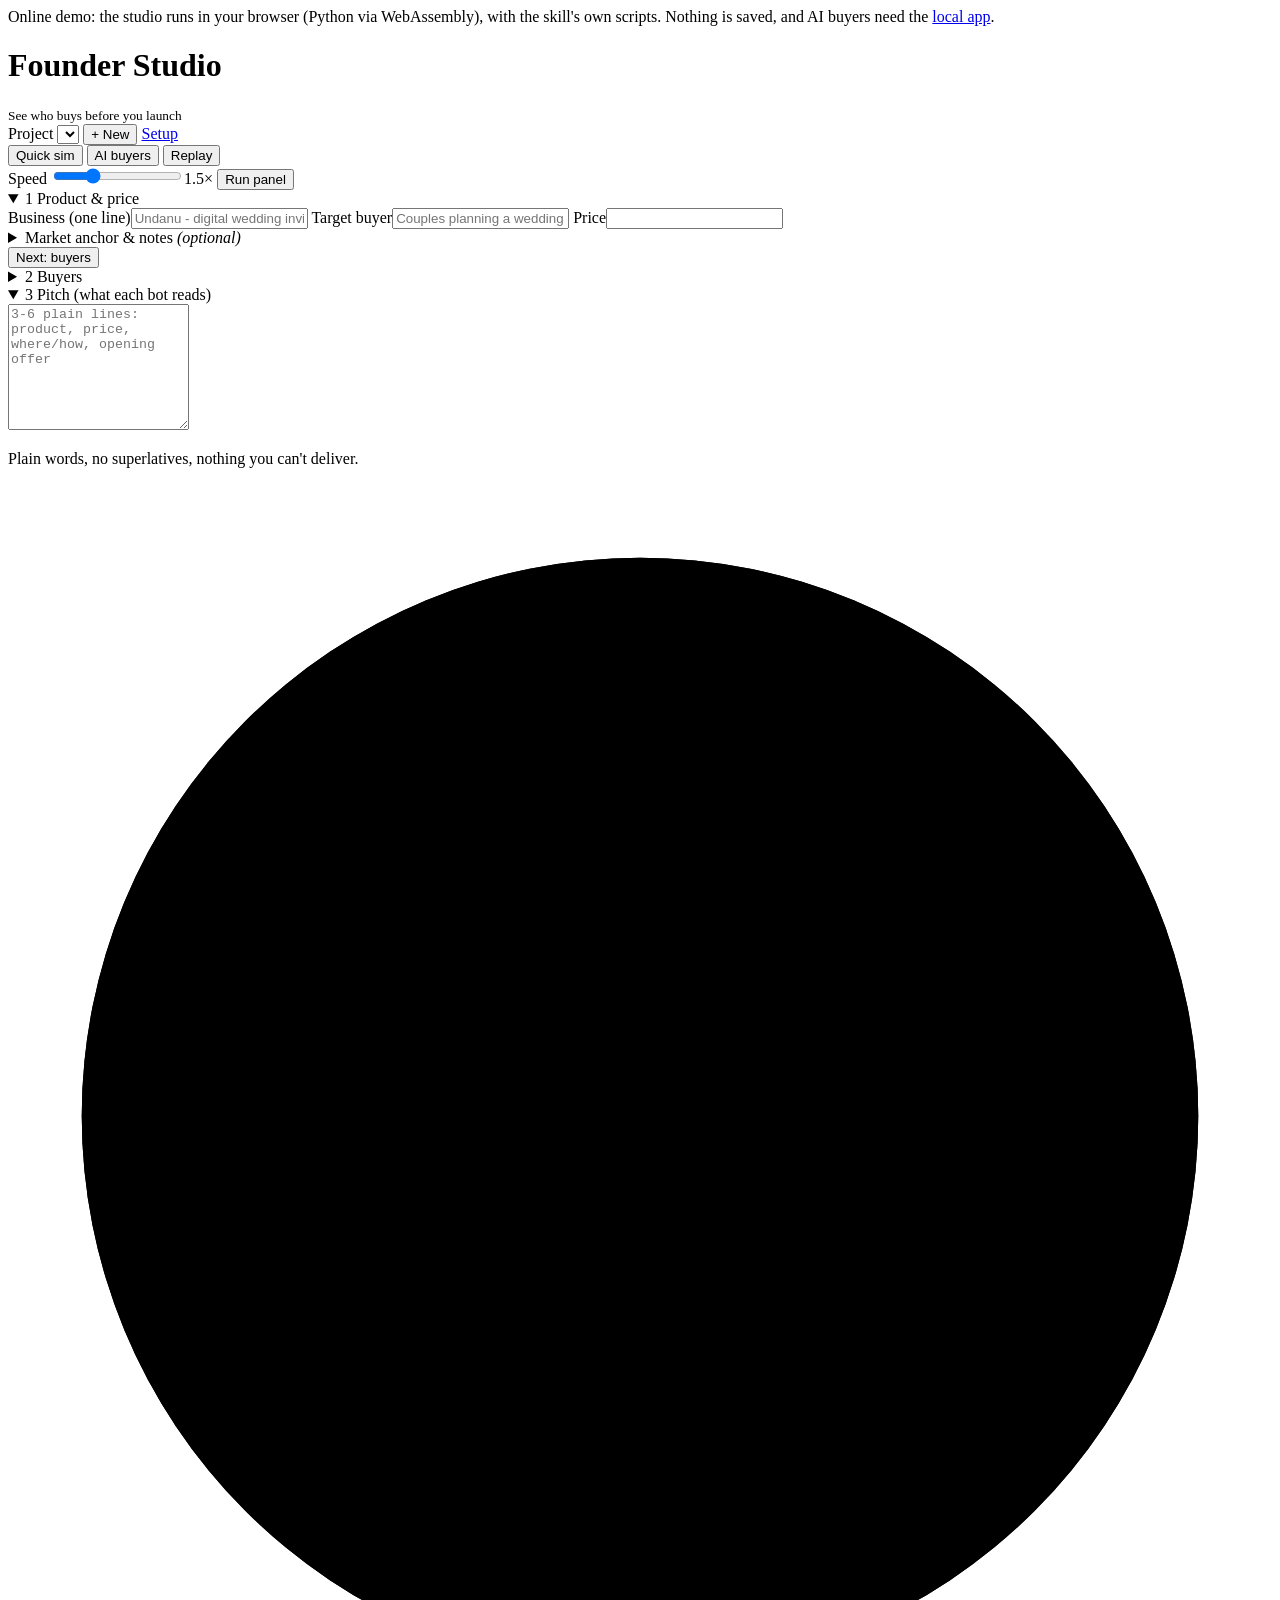
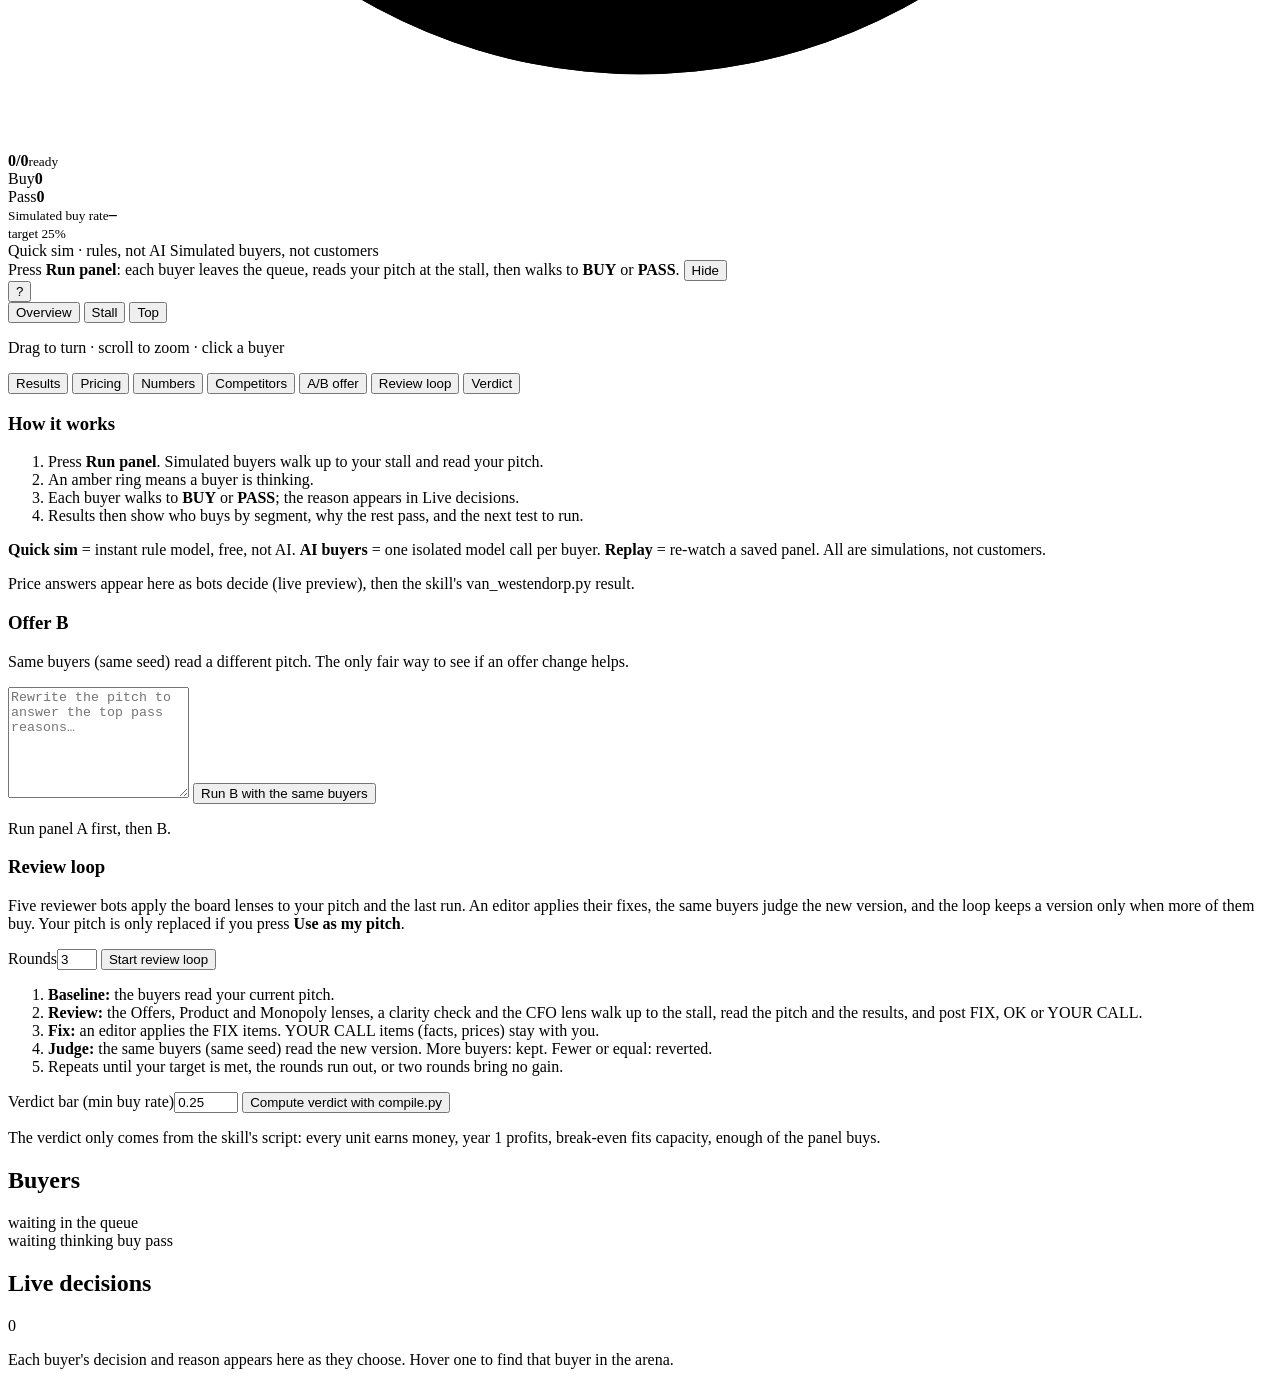
==== docs/founder/index.html @ 32d0b144 "Founder Studio page: run the buyer panel inside Cairn and save results to the brain - docs/founder/:" ====
<!doctype html>
<html lang="en" data-backend="browser" data-pyodide="https://juw12.github.io/founder-studio/pyodide/">
<head>
  <meta charset="utf-8">
  <meta name="viewport" content="width=device-width, initial-scale=1">
  <title>Founder Studio · pre-launch simulator</title>
  <link rel="icon" href="data:image/svg+xml,%3Csvg xmlns='http://www.w3.org/2000/svg' viewBox='0 0 32 32'%3E%3Crect width='32' height='32' rx='8' fill='%231b1a17'/%3E%3Ccircle cx='16' cy='12' r='5' fill='%23d9481f'/%3E%3Crect x='7' y='21' width='18' height='5' rx='2.5' fill='%23fffdf8'/%3E%3C/svg%3E">
  <meta name="theme-color" content="#f4f1ea">
  <meta name="description" content="Founder Studio: watch simulated buyers decide on your product before you launch. Local, free, honest.">
  <link rel="stylesheet" href="styles.css">
</head>
<body>
  <div class="demo-banner" role="note">Online demo: the studio runs in your browser (Python via WebAssembly), with the skill's own scripts. Nothing is saved, and AI buyers need the <a href="https://github.com/juw12/founder-studio#run">local app</a>.</div>
  <header class="topbar">
    <div class="brand">
      <span class="logo" aria-hidden="true"></span>
      <div>
        <h1 class="brand-name">Founder Studio</h1>
        <small>See who buys before you launch</small>
      </div>
    </div>
    <div class="project-picker">
      <label for="projectSelect" class="sr-only">Project</label>
      <select id="projectSelect"></select>
      <button id="newProjectBtn" class="ghost" title="Start a new project">+ New</button>
      <a href="#setupPanel" class="setup-jump ghost" title="Edit product, buyers and pitch">Setup</a>
    </div>
    <div class="mode" role="radiogroup" aria-label="Simulation mode">
      <button data-mode="heuristic" class="seg active" title="Instant, offline rule model. Not AI, not evidence.">Quick sim</button>
      <button data-mode="ai" class="seg" title="Each buyer answered by an AI model, isolated, from the skill's brief.">AI buyers</button>
      <button data-mode="replay" class="seg" title="Replay a panel already saved in this project.">Replay</button>
    </div>
    <div class="run">
      <label class="speed" title="How fast buyers walk in the arena. Does not change results.">Speed <input id="speed" type="range" min="0.5" max="4" step="0.5" value="1.5" aria-describedby="speedVal"><output id="speedVal" class="speed-val" for="speed">1.5×</output></label>
      <button id="skipBtn" class="ghost" hidden title="Finish this run instantly and show the results">Skip<span class="long"> to results</span></button>
      <button id="runBtn" class="primary">Run panel</button>
    </div>
  </header>

  <main class="layout">
    <aside id="setupPanel" class="setup" aria-label="Setup">
      <details id="productSection" open>
        <summary><span class="step">1</span> Product &amp; price <span id="productSummary" class="sum-note"></span></summary>
        <label>Business (one line)<input id="business" placeholder="Undanu - digital wedding invitations"></label>
        <label>Target buyer<input id="target" placeholder="Couples planning a wedding in 6 months"></label>
        <label>Price<input id="price" type="number" min="0" step="any"></label>
        <details class="more">
          <summary>Market anchor &amp; notes <em>(optional)</em></summary>
          <label>Market anchor<input id="anchor" type="number" min="0" step="any" placeholder="defaults to your price"></label>
          <p class="hint">The price buyers compare you against. Quick sim only.</p>
          <label>Idea notes<textarea id="idea" rows="3" placeholder="What it is, for whom, how it's sold"></textarea></label>
        </details>
        <button type="button" class="ghost step-next" data-next="buyersSection">Next: buyers</button>
      </details>

      <details id="buyersSection">
        <summary><span class="step">2</span> Buyers <span id="buyersSummary" class="sum-note"></span></summary>
        <div class="list-head"><span>Segments</span><button class="mini" data-add="segments">+ add</button></div>
        <div class="cols-hint" aria-hidden="true"><span>share of buyers (0-1)</span><span>income from</span><span>income to</span></div>
        <div id="segments" class="rows"></div>
        <details class="more">
          <summary>Behaviours, doubts &amp; habits <em>(optional)</em></summary>
          <div class="list-head"><span>Buying behaviours <em>(need = Quick sim weight)</em></span><button class="mini" data-add="behaviours">+ add</button></div>
          <div id="behaviours" class="rows"></div>
          <div class="list-head"><span>Objections <em>(tap = answered by pitch)</em></span><button class="mini" data-add="objections">+ add</button></div>
          <div id="objections" class="chips"></div>
          <label>Habits (one per line)<textarea id="habits" rows="3"></textarea></label>
        </details>
        <div class="row">
          <label>Panel size
            <select id="panelSize"><option>10</option><option selected>20</option><option>50</option><option>100</option></select>
          </label>
          <label>Seed<input id="seed" type="number" placeholder="random"></label>
        </div>
        <button type="button" class="ghost step-next" data-next="pitchSection">Next: pitch</button>
      </details>

      <details id="pitchSection" open>
        <summary><span class="step">3</span> Pitch (what each bot reads) <span id="pitchSummary" class="sum-note"></span></summary>
        <textarea id="pitch" rows="8" placeholder="3-6 plain lines: product, price, where/how, opening offer"></textarea>
        <p class="hint">Plain words, no superlatives, nothing you can't deliver.</p>
      </details>

      <details id="aiSection" hidden>
        <summary><span class="step">AI</span> AI buyer model</summary>
        <label>Provider
          <select id="provider">
            <option value="openai">OpenAI-compatible (OpenAI, Ollama, OpenRouter, LM Studio…)</option>
            <option value="anthropic">Anthropic</option>
          </select>
        </label>
        <label>Base URL<input id="baseUrl" placeholder="https://api.openai.com/v1  ·  http://localhost:11434/v1"></label>
        <label>Model<input id="model" placeholder="gpt-4o-mini · llama3.1 · claude-sonnet-4-5"></label>
        <label>API key<input id="apiKey" type="password" placeholder="kept in this tab only; or set OPENAI_API_KEY / ANTHROPIC_API_KEY"></label>
        <label>Buyers in parallel<input id="concurrency" type="number" min="1" max="10" value="4"></label>
        <p class="hint">Every bot gets its own isolated call with the skill's brief: no bot sees another's answer.</p>
      </details>
    </aside>

    <section class="stage">
      <div id="arena" class="arena">
        <div class="hud">
          <div class="hud-cell progress">
            <svg viewBox="0 0 36 36" class="ring" aria-hidden="true"><circle cx="18" cy="18" r="15.9" class="track"/><circle id="progressArc" cx="18" cy="18" r="15.9" class="arc"/></svg>
            <div><strong id="progressText">0/0</strong><small id="stateText">ready</small><small id="hudSource" class="hud-src"></small></div>
          </div>
          <div class="hud-cell counts">
            <div><span class="dot buy"></span><span class="k">Buy</span><strong id="buyCount">0</strong></div>
            <div><span class="dot pass"></span><span class="k">Pass</span><strong id="passCount">0</strong></div>
          </div>
          <div class="hud-cell rate">
            <div class="rate-head"><small>Simulated buy rate</small><strong id="rateText">&ndash;</strong></div>
            <div class="bar"><div id="rateFill" class="fill"></div><div id="barMark" class="mark" title="verdict bar"></div></div>
            <small id="barLabel" class="bar-label">target 25%</small>
          </div>
          <div class="hud-cell hud-note">
            <span id="modeBadge">Quick sim · rules, not AI</span>
            <span class="warn" title="Simulated buyers give an upper bound. Real customers usually buy less.">Simulated buyers, not customers</span>
          </div>
        </div>
        <div id="ticker" class="ticker" aria-live="polite" hidden></div>
        <button id="miniRoster" class="mini-roster" type="button" hidden aria-label="Every buyer's state; open the full list"></button>
        <div id="arenaHint" class="arena-hint" role="note">
          <span>Press <b>Run panel</b>: each buyer leaves the queue, reads your pitch at the stall, then walks to <b style="color:var(--buy)">BUY</b> or <b style="color:var(--pass)">PASS</b>.</span>
          <button class="hint-close" id="hintClose" aria-label="Hide this tip">Hide</button>
        </div>
        <div id="legend" class="legend"></div>
        <button id="hintOpen" class="hint-open" type="button" aria-label="How the arena works" title="How the arena works">?</button>
        <div class="view-ctl" role="group" aria-label="Camera view">
          <button type="button" data-view="overview" class="active" title="Whole square">Overview</button>
          <button type="button" data-view="stall" title="Close to the stall">Stall</button>
          <button type="button" data-view="top" title="From above">Top</button>
        </div>
        <p class="orbit-hint" aria-hidden="true">Drag to turn · scroll to zoom · click a buyer</p>
        <aside id="botInspector" class="inspector" hidden aria-live="polite"></aside>
        <div id="toast" class="toast" hidden></div>
      </div>

      <nav class="tabs" role="tablist">
        <button class="tab active" data-tab="results">Results</button>
        <button class="tab" data-tab="pricing">Pricing</button>
        <button class="tab" data-tab="numbers">Numbers</button>
        <button class="tab" data-tab="competitors">Competitors</button>
        <button class="tab" data-tab="ab">A/B offer</button>
        <button class="tab" data-tab="review">Review loop</button>
        <button class="tab" data-tab="verdict">Verdict</button>
      </nav>
      <div class="panels">
        <section id="tab-results" class="panel active"><div class="empty how">
          <h3 class="how-title">How it works</h3>
          <ol>
            <li>Press <b>Run panel</b>. Simulated buyers walk up to your stall and read your pitch.</li>
            <li>An amber ring means a buyer is thinking.</li>
            <li>Each buyer walks to <b style="color:var(--buy)">BUY</b> or <b style="color:var(--pass)">PASS</b>; the reason appears in Live decisions.</li>
            <li>Results then show who buys by segment, why the rest pass, and the next test to run.</li>
          </ol>
          <p class="modes-note"><b>Quick sim</b> = instant rule model, free, not AI. <b>AI buyers</b> = one isolated model call per buyer. <b>Replay</b> = re-watch a saved panel. All are simulations, not customers.</p>
        </div></section>
        <section id="tab-pricing" class="panel"><p class="empty">Price answers appear here as bots decide (live preview), then the skill's van_westendorp.py result.</p></section>
        <section id="tab-numbers" class="panel"></section>
        <section id="tab-competitors" class="panel"></section>
        <section id="tab-ab" class="panel">
          <div class="ab-grid">
            <div>
              <h3>Offer B</h3>
              <p class="hint">Same buyers (same seed) read a different pitch. The only fair way to see if an offer change helps.</p>
              <textarea id="pitchB" rows="7" placeholder="Rewrite the pitch to answer the top pass reasons…"></textarea>
              <button id="runAbBtn" class="primary">Run B with the same buyers</button>
            </div>
            <div id="abResult"><p class="empty">Run panel A first, then B.</p></div>
          </div>
        </section>
        <section id="tab-review" class="panel">
          <div class="review-head">
            <div>
              <h3>Review loop</h3>
              <p class="hint">Five reviewer bots apply the board lenses to your pitch and the last run. An editor applies their fixes, the same buyers judge the new version, and the loop keeps a version only when more of them buy. Your pitch is only replaced if you press <b>Use as my pitch</b>.</p>
            </div>
            <div class="review-controls">
              <label>Rounds<input id="loopRounds" type="number" min="1" max="6" step="1" value="3"></label>
              <button id="loopBtn" class="primary">Start review loop</button>
              <button id="loopStopBtn" class="ghost" hidden>Stop after this step</button>
            </div>
          </div>
          <div id="reviewOut">
            <ol class="empty how">
              <li><b>Baseline:</b> the buyers read your current pitch.</li>
              <li><b>Review:</b> the Offers, Product and Monopoly lenses, a clarity check and the CFO lens walk up to the stall, read the pitch and the results, and post FIX, OK or YOUR CALL.</li>
              <li><b>Fix:</b> an editor applies the FIX items. YOUR CALL items (facts, prices) stay with you.</li>
              <li><b>Judge:</b> the same buyers (same seed) read the new version. More buyers: kept. Fewer or equal: reverted.</li>
              <li>Repeats until your target is met, the rounds run out, or two rounds bring no gain.</li>
            </ol>
          </div>
        </section>
        <section id="tab-verdict" class="panel">
          <div class="verdict-controls">
            <label>Verdict bar (min buy rate)<input id="minBuyRate" type="number" min="0.05" max="0.9" step="0.05" value="0.25"></label>
            <button id="verdictBtn" class="primary">Compute verdict with compile.py</button>
          </div>
          <div id="verdictOut"><p class="empty">The verdict only comes from the skill's script: every unit earns money, year 1 profits, break-even fits capacity, enough of the panel buys.</p></div>
        </section>
      </div>
    </section>

    <aside class="feed" aria-label="Live feed">
      <div class="roster-head"><h2>Buyers</h2><span id="rosterSummary" class="roster-sum">waiting in the queue</span></div>
      <div id="roster" class="roster" aria-label="Every buyer and their state"></div>
      <div class="roster-key" aria-hidden="true"><span class="k wait"></span>waiting <span class="k think"></span>thinking <span class="k buy"></span>buy <span class="k pass"></span>pass</div>
      <div class="feed-head"><h2>Live decisions</h2><span id="feedCount" class="pill">0</span></div>
      <ol id="feedList" class="feed-list"></ol>
      <p class="empty feed-empty">Each buyer's decision and reason appears here as they choose. Hover one to find that buyer in the arena.</p>
      <div id="botCard" class="bot-card" hidden></div>
    </aside>
  </main>

  <script type="module" src="js/browser-backend.js"></script>
  <script type="module" src="js/app.js"></script>
</body>
</html>
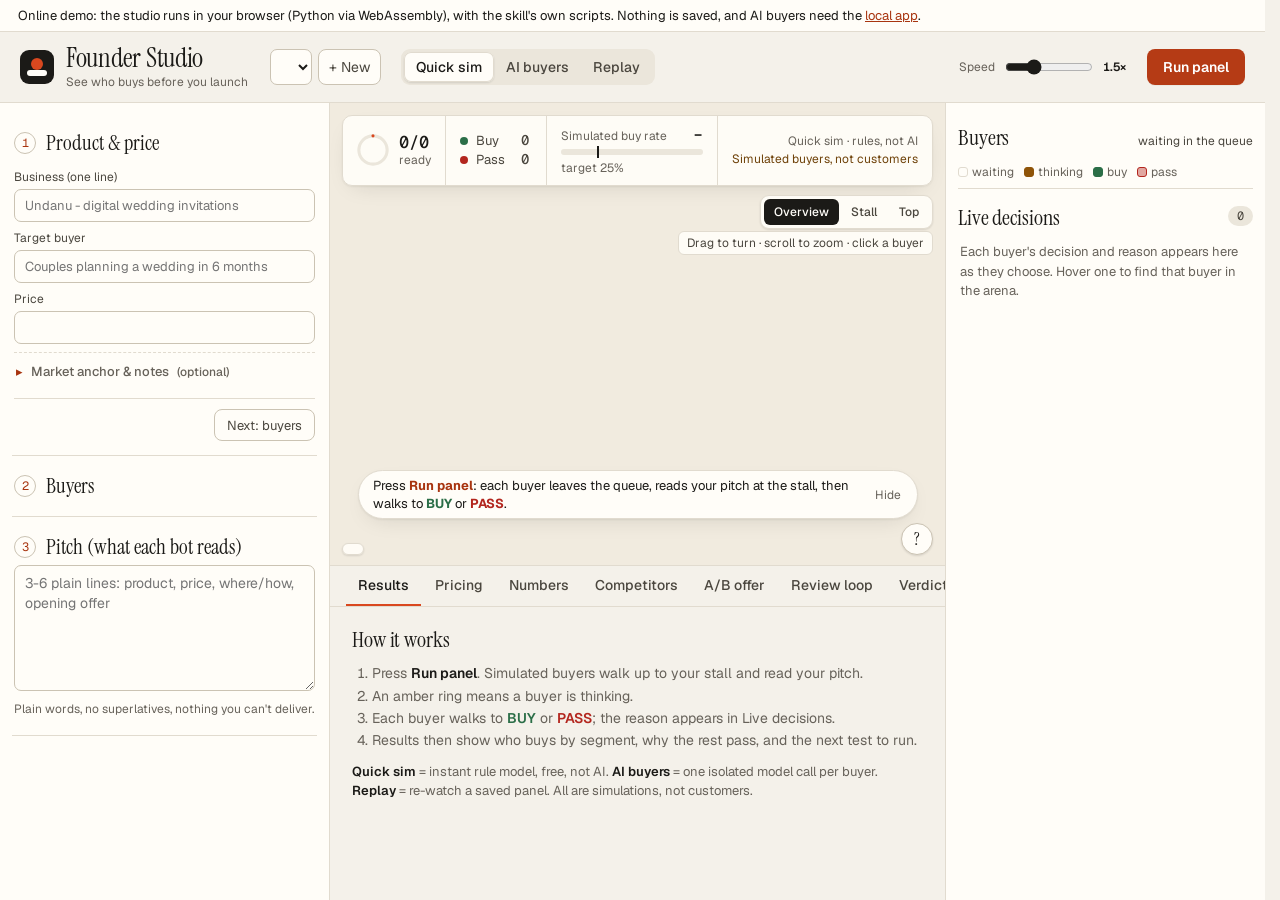
==== commit f7649688: "Founder Studio: phone decision list opens as a bottom sheet under the square Port of founder-studio " ====
--- a/docs/founder/index.html
+++ b/docs/founder/index.html
@@ -206,7 +206,7 @@
       <div class="roster-head"><h2>Buyers</h2><span id="rosterSummary" class="roster-sum">waiting in the queue</span></div>
       <div id="roster" class="roster" aria-label="Every buyer and their state"></div>
       <div class="roster-key" aria-hidden="true"><span class="k wait"></span>waiting <span class="k think"></span>thinking <span class="k buy"></span>buy <span class="k pass"></span>pass</div>
-      <div class="feed-head"><h2>Live decisions</h2><span id="feedCount" class="pill">0</span></div>
+      <div class="feed-head"><h2>Live decisions</h2><span id="feedCount" class="pill">0</span><button id="sheetClose" class="ghost sheet-close" type="button" aria-label="Close the decision list">Close</button></div>
       <ol id="feedList" class="feed-list"></ol>
       <p class="empty feed-empty">Each buyer's decision and reason appears here as they choose. Hover one to find that buyer in the arena.</p>
       <div id="botCard" class="bot-card" hidden></div>
--- a/docs/founder/styles.css
+++ b/docs/founder/styles.css
@@ -0,0 +1,951 @@
+/* Fonts are self-hosted (SIL OFL, see fonts/LICENSE.md) so the app and the offline demo never wait on a CDN. */
+@font-face { font-family: "Instrument Serif"; src: url("fonts/instrument-serif-normal.woff2") format("woff2"); font-weight: 400; font-style: normal; font-display: swap; }
+@font-face { font-family: "Instrument Serif"; src: url("fonts/instrument-serif-italic.woff2") format("woff2"); font-weight: 400; font-style: italic; font-display: swap; }
+@font-face { font-family: "Geist"; src: url("fonts/geist-normal.woff2") format("woff2"); font-weight: 100 900; font-style: normal; font-display: swap; }
+@font-face { font-family: "Geist Mono"; src: url("fonts/geist-mono-normal.woff2") format("woff2"); font-weight: 400 600; font-style: normal; font-display: swap; }
+
+/* Design tokens. Every colour in this file and in the 3D arena comes from here.
+   Direction "Paper" (2026-11-08): the Cairn / Jeda family - warm paper, ink text, one burnt-orange accent
+   used with intent, hairline rules, serif display type. Colour carries meaning: buy / pass / thinking / segments. */
+:root {
+  --bg: #f4f1ea;
+  --panel: #fffdf8;
+  --panel-2: #faf7f0;
+  --sunken: #ebe6db;
+  --line: #e1dbcf;
+  --line-strong: #cbc3b3;
+  --text: #1b1a17;
+  --text-2: #4a463e;
+  --muted: #67625a;
+  --ink: #1b1a17;
+  --accent: #d9481f;
+  --accent-text: #a8340f;
+  --on-accent: #fffdf8;
+  --accent-soft: #f8e3d9;
+  --buy: #2b6e47;
+  --pass: #b3261e;
+  --think: #8f5408;
+  --buy-fg: #22593a;
+  --pass-fg: #8f1d17;
+  --buy-soft: #dcebe1;
+  --pass-soft: #f6dedb;
+  --think-bg: #f4e8cf;
+  --think-fg: #6e4108;
+  --overlay: rgba(255, 253, 248, 0.94);
+  --hover: rgba(27, 26, 23, 0.05);
+  --shadow: rgba(27, 26, 23, 0.12);
+  --shadow-card: 0 1px 2px rgba(27, 26, 23, 0.06), 0 8px 24px -12px rgba(27, 26, 23, 0.18);
+  --seg-1: #2f5b8c;
+  --seg-2: #8a5a0d;
+  --seg-3: #2a6b5d;
+  --seg-4: #8a5a2b;
+  --seg-5: #1f6a81;
+  --seg-6: #56657b;
+  --scene-bg: #f1ebdf;
+  --scene-floor: #e9e1d2;
+  --scene-plaza: #f6f1e6;
+  --scene-path: #ddd2bf;
+  --scene-grid: #ddd5c6;
+  --scene-grid-minor: #e6dfd2;
+  --scene-stall: #b9946a;
+  --scene-stall-top: #8a5a2b;
+  --scene-awning: #fffdf8;
+  --scene-leaf: #5f8a4a;
+  --scene-trunk: #8a5a2b;
+  --scene-stone: #d9cdb8;
+  --scene-label-bg: rgba(255, 253, 248, 0.97);
+  --scene-label-fg: #1b1a17;
+  --scene-label-sub: #67625a;
+  --scene-sky: #fff6e6;
+  --scene-ground: #c9b99d;
+  --font-ui: "Geist", ui-sans-serif, system-ui, -apple-system, "Segoe UI", Roboto, sans-serif;
+  --font-display: "Instrument Serif", "Iowan Old Style", Georgia, serif;
+  --font-mono: "Geist Mono", ui-monospace, "Cascadia Code", Consolas, monospace;
+  --radius: 8px;
+  font-family: var(--font-ui);
+  font-variant-numeric: tabular-nums;
+  color-scheme: light;
+}
+h1, h2, h3, .brand-name { font-family: var(--font-display); font-weight: 400; letter-spacing: -0.005em; }
+* { box-sizing: border-box; }
+html, body { margin: 0; height: 100%; background: var(--bg); color: var(--text); }
+body { display: flex; flex-direction: column; overflow: hidden; font-size: 14px; }
+button, input, select, textarea { font: inherit; color: inherit; }
+.sr-only { position: absolute; width: 1px; height: 1px; overflow: hidden; clip: rect(0 0 0 0); }
+
+.topbar {
+  display: flex; align-items: center; gap: 18px; padding: 10px 18px;
+  background: var(--panel); border-bottom: 1px solid var(--line);
+}
+.brand { display: flex; align-items: center; gap: 10px; min-width: 230px; }
+.brand small { display: block; color: var(--muted); font-size: 12px; }
+.logo {
+  width: 30px; height: 30px; border-radius: 9px;
+  background: var(--accent);
+  box-shadow: none;
+}
+.project-picker { display: flex; gap: 6px; }
+select, input, textarea {
+  background: var(--panel-2); border: 1px solid var(--line); border-radius: 10px; padding: 7px 10px; outline: none;
+}
+select:focus, input:focus, textarea:focus { border-color: var(--accent); box-shadow: 0 0 0 3px var(--accent-soft); }
+textarea { width: 100%; resize: vertical; line-height: 1.45; }
+.mode { display: flex; background: var(--panel-2); border: 1px solid var(--line); border-radius: 12px; padding: 3px; }
+.seg { background: none; border: 0; padding: 6px 12px; border-radius: 9px; color: var(--muted); cursor: pointer; }
+.seg.active { background: var(--panel-2); color: var(--text); box-shadow: inset 0 0 0 1px var(--line-strong); }
+.run { margin-left: auto; display: flex; align-items: center; gap: 14px; }
+.speed { color: var(--muted); display: flex; align-items: center; gap: 8px; font-size: 12px; }
+.primary {
+  background: var(--accent); border: 0; color: var(--on-accent); font-weight: 600;
+  padding: 9px 16px; border-radius: 11px; cursor: pointer; box-shadow: 0 1px 2px var(--shadow);
+}
+.primary:disabled { opacity: 0.5; cursor: progress; }
+.ghost, .mini { background: none; border: 1px solid var(--line); border-radius: 10px; padding: 6px 10px; cursor: pointer; color: var(--muted); }
+.mini { padding: 2px 8px; font-size: 12px; }
+.ghost:hover, .mini:hover { color: var(--text); border-color: var(--accent); }
+
+.layout { flex: 1; display: grid; grid-template-columns: 330px 1fr 320px; min-height: 0; }
+.setup, .feed { background: var(--panel); border-right: 1px solid var(--line); overflow-y: auto; padding: 10px 12px 30px; }
+.feed { border-right: 0; border-left: 1px solid var(--line); display: flex; flex-direction: column; }
+details { border-bottom: 1px solid var(--line); padding: 8px 2px 12px; }
+summary { cursor: pointer; font-weight: 650; padding: 6px 0; list-style: none; display: flex; align-items: center; gap: 8px; }
+summary::-webkit-details-marker { display: none; }
+.step {
+  display: inline-grid; place-items: center; min-width: 22px; height: 22px; border-radius: 7px; font-size: 12px;
+  background: var(--panel-2); color: var(--accent-text);
+}
+label { display: flex; flex-direction: column; gap: 4px; color: var(--muted); font-size: 12px; margin: 8px 0; }
+label input, label select, label textarea { color: var(--text); font-size: 13px; }
+.row { display: grid; grid-template-columns: 1fr 1fr; gap: 8px; }
+.hint { color: var(--muted); font-size: 12px; margin: 6px 0; }
+.list-head { display: flex; justify-content: space-between; align-items: center; margin-top: 10px; color: var(--muted); font-size: 12px; }
+.list-head em { font-style: normal; opacity: 0.7; }
+.rows { display: flex; flex-direction: column; gap: 6px; margin-top: 6px; }
+.item { display: grid; gap: 4px; background: var(--panel-2); border: 1px solid var(--line); border-radius: 10px; padding: 6px; position: relative; }
+.item input { padding: 5px 8px; font-size: 12px; }
+.item .grid3 { display: grid; grid-template-columns: 1fr 1fr 1fr; gap: 4px; }
+.item .del { position: absolute; top: 4px; right: 4px; border: 0; background: none; color: var(--muted); cursor: pointer; }
+.item .swatch { width: 10px; height: 10px; border-radius: 50%; display: inline-block; margin-right: 6px; }
+.need { display: flex; align-items: center; gap: 6px; font-size: 12px; color: var(--muted); }
+.need input { flex: 1; padding: 0; }
+.chips { display: flex; flex-wrap: wrap; gap: 6px; margin-top: 6px; }
+.chip {
+  border: 1px solid var(--line); background: var(--panel-2); border-radius: 999px; padding: 5px 10px; font-size: 12px; cursor: pointer;
+  display: inline-flex; gap: 6px; align-items: center; max-width: 100%;
+}
+.chip.on { border-color: var(--buy); background: color-mix(in srgb, var(--buy) 10%, transparent); }
+.chip .x { opacity: 0.5; }
+.chip input { background: none; border: 0; padding: 0; width: 220px; font-size: 12px; }
+
+.stage { display: grid; grid-template-rows: minmax(300px, 58%) auto 1fr; min-height: 0; min-width: 0; }
+.arena { position: relative; overflow: hidden; background: var(--scene-bg); }
+.arena canvas { width: 100%; height: 100%; display: block; cursor: grab; }
+.hud { position: absolute; top: 12px; left: 12px; display: flex; gap: 8px; pointer-events: none; }
+.hud-card {
+  background: var(--overlay); border: 1px solid var(--line); border-radius: 12px; padding: 8px 12px;
+  display: flex; align-items: center; gap: 10px;
+}
+.hud-card small { display: block; color: var(--muted); font-size: 12px; }
+.hud-card strong { font-size: 18px; }
+.ring { width: 38px; height: 38px; transform: rotate(-90deg); }
+.ring .track { fill: none; stroke: var(--panel-2); stroke-width: 3.5; }
+.ring .arc { fill: none; stroke: var(--accent); stroke-width: 3.5; stroke-linecap: round; stroke-dasharray: 0 100; transition: stroke-dasharray 0.3s; }
+.counts { flex-direction: column; align-items: flex-start; gap: 2px; }
+.counts strong { font-size: 15px; margin-right: 3px; }
+.dot { width: 9px; height: 9px; border-radius: 50%; display: inline-block; margin-right: 6px; }
+.dot.buy { background: var(--buy); }
+.dot.pass { background: var(--pass); }
+.rate { flex-direction: column; align-items: stretch; min-width: 150px; }
+.bar { position: relative; height: 7px; background: var(--panel-2); border-radius: 99px; margin-top: 4px; }
+.bar .fill { height: 100%; width: 0; border-radius: 99px; background: var(--accent); transition: width 0.4s; }
+.bar .mark { position: absolute; top: -4px; width: 2px; height: 15px; background: var(--text); left: 25%; }
+.badges { position: absolute; top: 12px; right: 12px; display: flex; flex-direction: column; gap: 6px; align-items: flex-end; }
+.badge { background: var(--overlay); border: 1px solid var(--line); border-radius: 99px; padding: 4px 10px; font-size: 12px; color: var(--muted); }
+.badge.warn { border-color: color-mix(in srgb, var(--think) 33%, transparent); color: var(--think-fg); }
+.legend { position: absolute; bottom: 10px; left: 12px; display: flex; gap: 10px; flex-wrap: wrap; font-size: 12px; color: var(--muted); }
+.legend span { background: var(--overlay); padding: 3px 8px; border-radius: 99px; border: 1px solid var(--line); }
+.toast {
+  position: absolute; bottom: 14px; left: 50%; transform: translateX(-50%); background: var(--panel-2); border: 1px solid var(--accent);
+  padding: 8px 14px; border-radius: 10px; font-size: 13px; max-width: 70%;
+}
+.toast.error { border-color: var(--pass); }
+.bot-labels { position: absolute; inset: 0; pointer-events: none; }
+.bot-label {
+  position: absolute; left: 0; top: 0; pointer-events: auto; cursor: pointer; white-space: nowrap;
+  background: var(--overlay); border: 1px solid var(--line); border-radius: 8px; padding: 2px 7px; font-size: 12px; color: var(--text);
+}
+.bot-label[data-state="thinking"] { border-color: var(--think); }
+.bot-label[data-state="thinking"]::after { content: " …"; color: var(--think); }
+.bot-label[data-state="buy"] { border-color: var(--buy); color: var(--buy-fg); }
+.bot-label[data-state="pass"] { border-color: var(--pass); color: var(--pass-fg); }
+.bot-label.selected { box-shadow: 0 0 0 2px var(--accent); z-index: 2; }
+.bot-label:hover { z-index: 3; }
+/* Keep the setup column inside its 330px track. */
+.setup input, .setup select, .setup textarea { width: 100%; min-width: 0; box-sizing: border-box; }
+.row > *, .item .grid3 > *, .item > div { min-width: 0; }
+.item .namerow { display: flex; align-items: center; padding-right: 18px; }
+
+.tabs { display: flex; gap: 2px; padding: 0 12px; background: var(--panel); border-top: 1px solid var(--line); border-bottom: 1px solid var(--line); }
+.tab { background: none; border: 0; padding: 10px 14px; color: var(--muted); cursor: pointer; border-bottom: 2px solid transparent; }
+.tab.active { color: var(--text); border-bottom-color: var(--accent); }
+.panels { overflow-y: auto; min-height: 0; background: var(--bg); }
+.panel { display: none; padding: 14px 18px 30px; }
+.panel.active { display: block; }
+.empty { color: var(--muted); }
+h3 { margin: 6px 0 10px; font-size: 15px; }
+.cards { display: grid; grid-template-columns: repeat(auto-fit, minmax(180px, 1fr)); gap: 10px; margin-bottom: 14px; }
+.card { background: var(--panel); border: 1px solid var(--line); border-radius: var(--radius); padding: 12px; }
+.card small { color: var(--muted); display: block; font-size: 12px; text-transform: uppercase; letter-spacing: 0.04em; }
+.card strong { font-size: 22px; display: block; margin-top: 4px; }
+.card .sub { color: var(--muted); font-size: 12px; }
+.two { display: grid; grid-template-columns: 1fr 1fr; gap: 14px; }
+.bars { display: flex; flex-direction: column; gap: 7px; }
+.barrow { display: grid; grid-template-columns: 170px 1fr 60px; gap: 8px; align-items: center; font-size: 12px; }
+.barrow .track { background: var(--panel-2); border-radius: 99px; height: 9px; overflow: hidden; }
+.barrow .val { height: 100%; background: var(--accent); }
+.barrow .lab { overflow: hidden; text-overflow: ellipsis; white-space: nowrap; color: var(--muted); }
+.quotes li { margin: 6px 0; color: var(--text-2); }
+.quotes li b { color: var(--text); }
+.verified { color: var(--buy); font-size: 12px; }
+.preview { color: var(--think); font-size: 12px; }
+table { border-collapse: collapse; width: 100%; font-size: 12.5px; }
+th, td { border-bottom: 1px solid var(--line); padding: 6px 8px; text-align: left; vertical-align: top; }
+th { color: var(--muted); font-weight: 600; }
+td input { width: 100%; padding: 4px 6px; font-size: 12px; }
+.md h1, .md h2 { font-size: 16px; margin: 14px 0 6px; }
+.md h3 { font-size: 14px; }
+.md p, .md li { color: var(--text-2); line-height: 1.5; }
+.md code { background: var(--panel-2); padding: 1px 5px; border-radius: 5px; }
+.md a { color: var(--accent-text); }
+.ab-grid { display: grid; grid-template-columns: 1fr 1fr; gap: 18px; }
+.verdict-controls { display: flex; gap: 12px; align-items: flex-end; margin-bottom: 10px; }
+.check-line { padding: 6px 10px; border-radius: 8px; margin: 4px 0; background: var(--panel); border: 1px solid var(--line); }
+.check-line.ok { border-color: color-mix(in srgb, var(--buy) 40%, transparent); }
+.check-line.no { border-color: color-mix(in srgb, var(--pass) 40%, transparent); }
+.verdict-big { font-size: 26px; font-weight: 800; margin: 8px 0; }
+.verdict-big.good { color: var(--buy); }
+.verdict-big.bad { color: var(--think); }
+.form-grid { display: grid; grid-template-columns: repeat(auto-fit, minmax(150px, 1fr)); gap: 8px; }
+.ramp { display: grid; grid-template-columns: repeat(12, 1fr); gap: 4px; }
+.ramp input { padding: 4px; font-size: 12px; text-align: center; }
+
+.feed-head { display: flex; align-items: center; justify-content: space-between; }
+.feed-head h2 { font-size: 14px; margin: 8px 0; }
+.pill { background: var(--panel-2); color: var(--accent-text); padding: 2px 9px; border-radius: 99px; font-size: 12px; }
+.feed-list { list-style: none; padding: 0; margin: 0; display: flex; flex-direction: column; gap: 6px; overflow-y: auto; flex: 1; }
+.feed-list li {
+  background: var(--panel-2); border: 1px solid var(--line); border-radius: 11px; padding: 8px 10px; cursor: pointer;
+  animation: pop 0.35s ease;
+}
+.feed-list li:hover { border-color: var(--accent); }
+.feed-list .who { display: flex; justify-content: space-between; align-items: center; font-size: 12px; }
+.feed-list .why { color: var(--text-2); font-size: 12px; margin-top: 4px; line-height: 1.4; }
+.tag { font-size: 12px; padding: 2px 7px; border-radius: 99px; font-weight: 700; }
+.tag.buy { background: color-mix(in srgb, var(--buy) 14%, transparent); color: var(--buy); }
+.tag.pass { background: color-mix(in srgb, var(--pass) 14%, transparent); color: var(--pass); }
+.tag.think { background: color-mix(in srgb, var(--think) 14%, transparent); color: var(--think); }
+@keyframes pop { from { transform: translateY(-6px); opacity: 0; } to { transform: none; opacity: 1; } }
+.bot-card { margin-top: 10px; background: var(--panel-2); border: 1px solid var(--accent); border-radius: var(--radius); padding: 12px; font-size: 12.5px; }
+.bot-card h4 { margin: 0 0 6px; font-size: 14px; }
+.bot-card dl { display: grid; grid-template-columns: 90px 1fr; gap: 4px 8px; margin: 8px 0 0; }
+.bot-card dt { color: var(--muted); }
+.bot-card dd { margin: 0; }
+@media (max-width: 1200px) { .layout { grid-template-columns: 290px 1fr; } .feed { display: none; } }
+
+/* ---- /refine round 1 ---- */
+.brand-name { font-size: 15px; font-weight: 700; margin: 0; line-height: 1.2; }
+/* First-run hint over the empty arena. */
+.arena-hint {
+  position: absolute; left: 50%; top: 58%; transform: translate(-50%, -50%); max-width: 420px; text-align: center;
+  background: var(--overlay); border: 1px solid var(--line); border-radius: 14px; padding: 14px 18px; pointer-events: none;
+  color: var(--text); font-size: 14px; line-height: 1.5; box-shadow: 0 8px 24px var(--shadow);
+}
+.arena-hint b { color: var(--accent-text); }
+.arena-hint ol { text-align: left; margin: 8px 0 0; padding-left: 20px; color: var(--muted); }
+.arena-hint[hidden] { display: none; }
+/* Phone and small tablet: one column, comfortable tap targets. */
+@media (max-width: 760px) {
+  .topbar { flex-wrap: wrap; gap: 8px; padding: 10px 12px; height: auto; }
+  .brand { min-width: 0; flex: 1 1 100%; }
+  .project-picker, .mode, .run { flex: 1 1 100%; }
+  .mode { display: flex; }
+  .mode .seg { flex: 1; }
+  .run { display: flex; justify-content: space-between; align-items: center; gap: 10px; }
+  .layout { display: flex; flex-direction: column; height: auto; overflow: visible; }
+  body { height: auto; overflow: auto; }
+  .setup, .feed { border-right: 0; border-bottom: 1px solid var(--line); overflow: visible; }
+  .feed { display: block; order: 3; }
+  .stage { order: 2; min-height: 0; grid-template-rows: 420px auto auto; }
+  .hud { flex-wrap: wrap; }
+  .barrow { grid-template-columns: 110px 1fr 44px; }
+  .two, .ab-grid { grid-template-columns: 1fr; }
+  button, select, input:not([type="range"]), .seg, .tab, summary { min-height: 44px; }
+  input[type="range"] { min-height: 32px; }
+  .item .del { min-width: 44px; min-height: 44px; top: 0; right: 0; }
+  .chip { min-height: 44px; }
+  .arena-hint { top: 62%; width: calc(100% - 32px); font-size: 13px; }
+}
+/* ---- /refine round 1b: phone overflow ---- */
+@media (max-width: 760px) {
+  .layout > * { width: 100%; max-width: 100vw; min-width: 0; }
+  .stage, .arena, .panels { max-width: 100vw; overflow-x: hidden; }
+  .tabs { overflow-x: auto; flex-wrap: nowrap; scrollbar-width: none; }
+  .tabs .tab { flex: 0 0 auto; }
+  .legend { right: 12px; }
+  .badges { left: 12px; right: 12px; justify-content: flex-end; flex-wrap: wrap; }
+  .arena-hint { max-width: calc(100vw - 32px); }
+}
+/* ---- /refine round 1c: labels, source line, next test ---- */
+.cols-hint { display: grid; grid-template-columns: 1fr 1fr 1fr; gap: 4px; padding: 0 7px; margin-top: 4px; color: var(--muted); font-size: 12px; }
+.source-line { margin: 0 0 10px; color: var(--muted); font-size: 12px; }
+.next-test {
+  display: flex; align-items: center; gap: 12px; flex-wrap: wrap; margin: 0 0 14px; padding: 12px 14px;
+  border: 1px solid var(--accent-soft); border-radius: 12px; background: var(--accent-soft);
+}
+.next-test strong { color: var(--accent-text); }
+.next-test span { flex: 1 1 260px; }
+/* ---- /refine round 1d: on phones show the live arena first, then setup, then the feed ---- */
+@media (max-width: 760px) {
+  .stage { order: 1; }
+  .setup { order: 2; }
+  .feed { order: 3; }
+}
+/* ---- /refine round 2: hint out of the stall's way, phone badges on their own row ---- */
+.arena-hint { top: auto; bottom: 46px; transform: translateX(-50%); max-width: 380px; font-size: 13px; padding: 12px 34px 12px 16px; pointer-events: auto; }
+.hint-close {
+  position: absolute; top: 4px; right: 4px; width: 32px; height: 32px; border: 0; border-radius: 8px;
+  background: none; color: var(--muted); font-size: 18px; cursor: pointer;
+}
+.hint-close:hover { color: var(--text); background: var(--hover); }
+@media (max-width: 760px) {
+  .badges { position: static; margin: 0 12px; padding-top: 8px; justify-content: flex-start; }
+  .arena-hint { bottom: 40px; width: calc(100% - 24px); max-width: none; }
+  .arena-hint ol { padding-left: 18px; }
+}
+
+/* ---- /refine round 2b: compact tip pill; steps live in the empty Results panel; phone arena in flow ---- */
+.arena-hint {
+  display: flex; align-items: center; gap: 8px; top: auto; bottom: 46px; left: 50%; transform: translateX(-50%);
+  max-width: min(560px, calc(100% - 24px)); width: max-content; padding: 6px 6px 6px 14px; border-radius: 99px;
+  text-align: left; font-size: 13px; line-height: 1.35; box-shadow: 0 4px 12px var(--shadow);
+}
+.arena-hint[hidden] { display: none; }
+.hint-close { position: static; flex: 0 0 auto; width: 28px; height: 28px; }
+.empty.how ol { margin: 8px 0 0; padding-left: 20px; line-height: 1.6; }
+.empty.how li b, .empty.how .modes-note b { font-weight: 600; color: var(--text); }
+@media (max-width: 760px) {
+  .stage { grid-template-rows: auto auto auto; }
+  .arena { display: flex; flex-direction: column; height: auto; }
+  .arena .hud { position: static; order: 1; padding: 12px 12px 0; }
+  .arena .badges { position: static; order: 2; flex-direction: row; margin: 0; padding: 8px 12px 0; }
+  .arena .arena-hint { position: static; order: 3; transform: none; margin: 8px 12px 0; width: auto; max-width: none; border-radius: 12px; }
+  .arena canvas { order: 4; flex: 0 0 auto; height: 340px; }
+  .arena .legend { position: static; order: 5; padding: 0 12px 12px; }
+  .hint-close { width: 44px; height: 44px; min-width: 44px; }
+  .arena .hud { display: grid; grid-template-columns: auto auto minmax(0, 1fr); }
+  .arena .hud .rate { min-width: 0; }
+  .arena canvas { height: 300px; }
+}
+.hud, .badges { z-index: 3; }
+.bot-labels { z-index: 2; }
+
+/* ---- /hone round 5: tidy piles, live ticker, results headline, collapsed advanced setup ---- */
+.ticker {
+  position: absolute; bottom: 44px; left: 50%; transform: translateX(-50%); z-index: 3; width: max-content; max-width: min(620px, calc(100% - 24px));
+  display: flex; align-items: center; gap: 8px; flex-wrap: wrap;
+  background: var(--overlay); border: 1px solid var(--line); border-radius: 12px; padding: 8px 12px; font-size: 13px; line-height: 1.4;
+}
+.ticker[hidden] { display: none; }
+.ticker > span:not(.dot) { flex: 1 1 200px; min-width: 0; }
+.ticker.good { border-color: var(--buy); }
+.ticker.bad { border-color: var(--pass); }
+.ticker button { padding: 6px 12px; color: var(--text); }
+.buy-text { color: var(--buy); }
+.pass-text { color: var(--pass); }
+.hud-card .bar-label { margin-top: 4px; font-size: 12px; color: var(--muted); }
+.headline {
+  display: flex; flex-wrap: wrap; align-items: baseline; gap: 6px 12px; margin: 0 0 10px;
+  padding: 12px 14px; border-radius: 12px; border: 1px solid var(--line); background: var(--overlay);
+}
+.headline strong { font-size: 22px; }
+.headline span { color: var(--muted); }
+.headline.good { border-color: var(--buy); }
+.headline.good strong { color: var(--buy); }
+.headline.bad { border-color: var(--pass); }
+.headline.bad strong { color: var(--pass-fg); }
+.feed-list .who .dot { width: 8px; height: 8px; }
+details.more { margin: 6px 0 2px; border-top: 1px dashed var(--line); padding-top: 4px; }
+details.more > summary { font-weight: 500; font-size: 13px; color: var(--muted); }
+details.more > summary::before { content: "\25B8"; color: var(--accent-text); }
+details.more[open] > summary::before { content: "\25BE"; }
+details.more > summary em { font-style: normal; font-size: 12px; }
+#skipBtn { color: var(--text); }
+@media (max-width: 760px) {
+  .arena .ticker { position: static; order: 3; transform: none; width: auto; margin: 8px 12px 0; max-width: none; }
+  #skipBtn { flex: 1 1 auto; min-height: 44px; }
+}
+
+/* ---- /hone round 6: badges never collide with the HUD, compact phone run row ---- */
+@media (min-width: 761px) {
+  .badges { max-width: 200px; }
+  .badges .badge { white-space: normal; text-align: right; line-height: 1.3; }
+}
+@media (max-width: 760px) {
+  #skipBtn .long { display: none; }
+  #runBtn { white-space: nowrap; }
+}
+
+/* ---- /hone round 7: thinking labels stand out, reopenable hint, modes explained ---- */
+.bot-label[data-state="thinking"] { background: var(--think-bg); color: var(--think-fg); font-weight: 600; }
+.modes-note { margin: 10px 0 0; color: var(--muted); font-size: 13px; line-height: 1.5; }
+.modes-note b { color: var(--text); }
+.hint-open {
+  position: absolute; right: 12px; bottom: 10px; z-index: 3; width: 32px; height: 32px; border-radius: 50%;
+  border: 1px solid var(--line); background: var(--overlay); color: var(--text); font-weight: 700; cursor: pointer;
+}
+.hint-open:hover { border-color: var(--accent); }
+@media (max-width: 760px) {
+  .arena .hint-open { position: absolute; top: auto; bottom: 52px; right: 12px; width: 44px; height: 44px; }
+}
+
+/* ---- /hone round 10: collapsed buyers summary, phone legend overlays the arena ---- */
+.sum-note { margin-left: 8px; font-size: 12px; font-weight: 400; color: var(--muted); }
+details[open] > summary .sum-note { display: none; }
+@media (max-width: 760px) {
+  .arena .legend {
+    position: absolute; order: initial; left: 8px; right: 60px; bottom: 8px; padding: 0;
+    gap: 6px; font-size: 12px; z-index: 2; pointer-events: none;
+  }
+  .arena .legend span { background: var(--overlay); padding: 2px 7px; }
+  .arena .hint-open { bottom: 8px; right: 8px; }
+}
+
+/* ---- /hone round 11: phone shortcut to the setup form ---- */
+.setup-jump { display: none; }
+@media (max-width: 760px) {
+  .setup-jump {
+    display: inline-flex; align-items: center; min-height: 44px; padding: 0 14px; border-radius: 11px;
+    border: 1px solid var(--line); color: var(--text); text-decoration: none; font-size: 14px;
+  }
+  #setupPanel { scroll-margin-top: 12px; }
+}
+
+/* ---- design pass: CSS tick replaces the old check/circle glyphs ---- */
+.tick {
+  display: inline-block; width: 14px; height: 14px; border-radius: 4px; vertical-align: -2px;
+  border: 1.5px solid var(--line-strong); background: var(--panel);
+}
+.tick.on { background: var(--accent); border-color: var(--accent); box-shadow: inset 0 0 0 2px var(--panel); }
+.check-line.ok::before, .check-line.no::before {
+  content: ""; display: inline-block; width: 8px; height: 8px; border-radius: 2px; margin-right: 8px;
+}
+.check-line.ok::before { background: var(--buy); }
+.check-line.no::before { background: var(--pass); }
+
+/* ---- open items: per-bot identity, linked feed, compact phone layout ---- */
+.bot-label .ini { display: none; }
+.bot-label.compact:not(:hover) .ini { display: inline; }
+.bot-label.compact:not(:hover) .nm { display: none; }
+.bot-label.compact:not(:hover) {
+  min-width: 24px; padding: 0 4px; border-radius: 6px; text-align: center;
+  font-size: 12px; font-weight: 600; line-height: 16px;
+}
+.bot-label.compact[data-state="buy"]:not(:hover) { background: color-mix(in srgb, var(--buy) 24%, var(--panel)); }
+.bot-label.compact[data-state="pass"]:not(:hover) { background: color-mix(in srgb, var(--pass) 18%, var(--panel)); }
+.feed-list li.selected { border-color: var(--accent); background: var(--panel); }
+@media (max-width: 760px) {
+  /* Header: brand + Run on one row, project row, mode row. */
+  .brand { order: 0; flex: 1 1 0; }
+  .brand small { display: none; }
+  .run { order: 1; flex: 0 0 auto; }
+  .project-picker { order: 2; }
+  .mode { order: 3; }
+  .speed { display: none; }
+  /* Arena, then the live feed, then results, then setup. */
+  .stage { display: contents; }
+  .arena { order: 1; }
+  .feed { order: 2; display: flex; max-height: 300px; overflow: hidden; padding: 6px 12px 10px; }
+  .feed-list { overflow-y: auto; min-height: 0; }
+  .tabs { order: 3; }
+  .panels { order: 4; }
+  .setup { order: 5; }
+  .arena .hud { gap: 6px; }
+  .arena .hud-card { padding: 6px 10px; }
+  .arena .ring { width: 30px; height: 30px; }
+  .arena .badges { flex-wrap: wrap; gap: 4px; }
+  .arena canvas { height: 260px; }
+}
+.feed-empty { font-size: 13px; line-height: 1.5; margin: 4px 2px; }
+.feed-list:not(:empty) ~ .feed-empty { display: none; }
+.logo { display: inline-grid; place-items: center; }
+
+
+/* r16: HUD provenance line and a pitch box that grows with its text */
+.hud-card .hud-src { margin-top: 2px; font-size: 12px; color: var(--muted); white-space: nowrap; }
+#pitch { field-sizing: content; min-height: 9em; max-height: 22em; }
+
+/* r18: honesty badges on one row; phone tab strip hints that it scrolls */
+.arena .badge { white-space: nowrap; }
+@media (max-width: 760px) {
+  .tabs { -webkit-mask-image: linear-gradient(90deg, #000 85%, transparent); mask-image: linear-gradient(90deg, #000 85%, transparent); }
+}
+
+/* r19: newest decision row matches the named bot in the arena */
+.feed-list li.latest { border-color: var(--accent); box-shadow: inset 3px 0 0 var(--accent); }
+
+/* ---------- review loop ---------- */
+.review-head { display: flex; gap: 10px 18px; align-items: flex-end; justify-content: space-between; flex-wrap: wrap; margin-bottom: 12px; }
+.review-head > div:first-child { flex: 1 1 360px; }
+.review-head h3 { margin: 0 0 4px; }
+.review-controls { display: flex; gap: 8px; align-items: flex-end; flex-wrap: wrap; }
+.review-controls label { display: flex; flex-direction: column; gap: 4px; font-size: 12px; color: var(--muted); }
+.review-controls input { width: 72px; }
+.loop-status {
+  display: flex; flex-wrap: wrap; gap: 6px 14px; align-items: baseline;
+  padding: 12px 14px; border: 1px solid var(--line-strong); border-radius: var(--radius); background: var(--panel); margin-bottom: 8px;
+}
+.loop-status strong { font-size: 17px; }
+.loop-status span { color: var(--muted); }
+.loop-status.good { border-color: var(--buy); }
+.loop-status.good strong { color: var(--buy-fg); }
+.loop-status.bad { border-color: var(--pass); }
+.loop-grid { display: grid; grid-template-columns: 1fr; gap: 14px; margin-top: 6px; }
+.reviewer-board { list-style: none; margin: 0; padding: 0; display: grid; gap: 8px; grid-template-columns: repeat(auto-fill, minmax(190px, 1fr)); }
+.reviewer-board li { border: 1px solid var(--line); border-radius: 8px; padding: 8px 10px; background: var(--panel); }
+.reviewer-board li.live { border-color: var(--think); }
+.rv-head { display: flex; justify-content: space-between; align-items: center; gap: 8px; margin-bottom: 3px; }
+.rv-note { color: var(--text-2); font-size: 12.5px; line-height: 1.45; }
+.tag.review.fix { background: var(--accent-soft); color: var(--accent-text); }
+.tag.review.ok { background: color-mix(in srgb, var(--buy) 14%, transparent); color: var(--buy); }
+.tag.review.you { background: var(--hover); color: var(--text-2); }
+.tag.idle { background: var(--hover); color: var(--muted); font-weight: 600; }
+.loop-table td, .loop-table th { padding: 6px 8px; border-bottom: 1px solid var(--line); text-align: left; vertical-align: top; }
+.loop-table th { color: var(--muted); font-weight: 600; white-space: nowrap; }
+.loop-table td:nth-child(-n+4) { white-space: nowrap; }
+.loop-table td.changes { width: 100%; }
+.loop-table tr.dropped td { color: var(--muted); }
+.loop-table tr.best td:first-child { box-shadow: inset 3px 0 0 var(--accent); font-weight: 700; }
+.loop-table td.changes { font-size: 12px; color: var(--text-2); }
+.best-pitch { margin-top: 14px; border: 1px solid var(--line-strong); border-radius: var(--radius); padding: 12px 14px; background: var(--panel); }
+.best-head { display: flex; justify-content: space-between; align-items: center; gap: 10px; flex-wrap: wrap; }
+.best-head h3 { margin: 0; }
+.best-pitch pre { white-space: pre-wrap; font-family: var(--font-ui); font-size: 13.5px; line-height: 1.55; margin: 10px 0 4px; color: var(--text); }
+mark.slot { background: var(--think-bg); color: var(--think-fg); border-radius: 4px; padding: 0 3px; }
+.your-calls { margin-top: 12px; }
+.your-calls ul { margin: 4px 0 0; padding-left: 18px; color: var(--text-2); }
+.next-actions { display: inline-flex; gap: 8px; flex-wrap: wrap; }
+.feed-list li.reviewer { border-left: 3px solid var(--accent); }
+.dot.review-dot { background: var(--accent); }
+.bot-label.reviewer { border-color: var(--accent); color: var(--accent-text); font-weight: 600; }
+.bot-label.reviewer[data-state="fix"] { background: color-mix(in srgb, var(--accent) 22%, var(--panel)); color: var(--text); }
+.bot-label.reviewer[data-state="ok"] { border-color: var(--buy); color: var(--buy-fg); }
+.bot-label.reviewer[data-state="you"] { border-color: var(--line-strong); color: var(--text-2); }
+@media (max-width: 600px) {
+  .loop-table th:nth-child(3), .loop-table td:nth-child(3) { display: none; }
+  .loop-table td, .loop-table th { padding: 6px 5px; }
+}
+
+/* ===============================================================
+   s5: calm professional pass. One stats strip instead of three cards and
+   two floating badges, a quieter legend, flat feed rows, tidy setup
+   headers and an inline speed control. Later rules win on purpose.
+   ====================================================================== */
+
+/* Stats strip across the top of the arena */
+.arena .hud {
+  top: 12px; left: 12px; right: 12px; z-index: 3;
+  display: grid; grid-template-columns: auto auto minmax(140px, 1fr) auto;
+  gap: 0; padding: 0; pointer-events: none;
+  background: var(--overlay); border: 1px solid var(--line); border-radius: 10px;
+}
+.hud-cell { display: flex; align-items: center; gap: 10px; padding: 8px 14px; min-width: 0; }
+.hud-cell + .hud-cell { border-left: 1px solid var(--line); }
+.hud-cell small { display: block; color: var(--muted); font-size: 12px; line-height: 1.35; }
+.hud-cell strong { font-size: 17px; font-variant-numeric: tabular-nums; line-height: 1.2; }
+.hud-cell.progress strong { display: block; }
+.arena .hud .ring { width: 32px; height: 32px; flex: 0 0 auto; }
+.hud-cell.counts { flex-direction: column; align-items: stretch; justify-content: center; gap: 2px; }
+.hud-cell.counts > div {
+  display: grid; grid-template-columns: 8px auto 1fr; align-items: center; column-gap: 8px;
+  font-size: 13px; color: var(--text-2);
+}
+.hud-cell.counts .dot { width: 8px; height: 8px; margin: 0; }
+.hud-cell.counts strong { font-size: 14px; text-align: right; min-width: 2ch; }
+.hud-cell.rate { flex-direction: column; align-items: stretch; justify-content: center; gap: 5px; }
+.rate-head { display: flex; align-items: baseline; justify-content: space-between; gap: 12px; }
+.hud-cell .bar { margin-top: 0; height: 6px; }
+.hud-cell .bar .mark { top: -3px; height: 12px; }
+.hud-cell .bar-label { margin: 0; }
+.hud-note {
+  flex-direction: column; align-items: flex-end; justify-content: center; gap: 2px;
+  font-size: 12px; line-height: 1.35; color: var(--muted); text-align: right; max-width: 190px;
+}
+.hud-note .warn { color: var(--think-fg); }
+.hud-src { display: none; }
+
+/* Legend: one quiet strip, no pill per segment */
+.arena .legend {
+  gap: 4px 14px; padding: 5px 10px;
+  background: var(--overlay); border: 1px solid var(--line); border-radius: 8px;
+  color: var(--text-2);
+}
+.arena .legend > span { background: none; border: 0; padding: 0; display: inline-flex; align-items: center; }
+.arena .legend .dot { width: 8px; height: 8px; }
+
+/* Header: speed control on one line */
+.speed { flex-direction: row; margin: 0; white-space: nowrap; }
+.speed input { width: 110px; padding: 0; border: 0; background: none; accent-color: var(--accent); }
+
+/* Setup steps: summary note sits under the title instead of squeezing it */
+.setup > details > summary {
+  display: grid; grid-template-columns: 22px minmax(0, 1fr); column-gap: 10px; row-gap: 2px; align-items: center;
+}
+.setup > details > summary .sum-note { grid-column: 2; margin-left: 0; line-height: 1.35; }
+.setup > details > summary .sum-note:empty { display: none; }
+
+/* Live decisions: flat rows with dividers, decision as a coloured word */
+.feed-list { gap: 0; }
+.feed-list li {
+  background: none; border: 0; border-bottom: 1px solid var(--line); border-radius: 0;
+  padding: 10px 6px 10px 10px;
+}
+.feed-list li:hover, .feed-list li.selected { background: var(--panel-2); border-color: var(--line); }
+.feed-list li.latest { border-color: var(--line); box-shadow: inset 2px 0 0 var(--accent); }
+.feed-list .who b { color: var(--text); font-weight: 600; }
+.feed-list .who > span:first-child { color: var(--muted); }
+.feed-list .tag { background: none; padding: 0; letter-spacing: 0.04em; }
+.feed-list .why { color: var(--text-2); }
+
+/* Tip close button is a word, not a glyph */
+.hint-close { width: auto; min-width: 0; padding: 0 10px; font-size: 12px; }
+
+@media (max-width: 760px) {
+  .arena .hud {
+    position: static; order: 1; margin: 12px 12px 0;
+    grid-template-columns: auto auto minmax(0, 1fr);
+  }
+  .arena .hud-cell { padding: 8px 10px; }
+  .arena .hud .hud-note {
+    grid-column: 1 / -1; border-left: 0; border-top: 1px solid var(--line);
+    flex-direction: row; justify-content: space-between; align-items: center;
+    max-width: none; text-align: left; padding: 6px 10px;
+  }
+  .arena .legend { position: static; order: 5; margin: 8px 12px 12px; width: fit-content; max-width: calc(100% - 24px); }
+  .hint-close { width: auto; height: 44px; min-width: 44px; padding: 0 12px; }
+}
+
+/* s5 round 2: no duplicate source line, rate label on one line, one-line honesty note, empty feed text at the top */
+.hud-cell .hud-src { display: none; }
+.arena .hud { grid-template-columns: auto auto minmax(170px, 1fr) auto; }
+.rate-head small { white-space: nowrap; }
+.rate-head strong { flex: 0 0 auto; }
+.hud-note { max-width: none; white-space: nowrap; }
+.feed-list:empty { flex: 0 0 auto; }
+@media (max-width: 760px) {
+  .arena .hud { grid-template-columns: auto auto minmax(0, 1fr); }
+  .rate-head small { white-space: normal; }
+  .arena .hud .hud-note { white-space: normal; }
+}
+
+@media (max-width: 760px) {
+  /* keep the legend clear of the round help button */
+  .arena .legend { max-width: calc(100% - 84px); }
+}
+/* ---- roster: one chip per buyer, ring = segment, fill = state ---- */
+.roster-head { display: flex; align-items: baseline; justify-content: space-between; gap: 8px; }
+.roster-head h2 { font-size: 14px; margin: 8px 0 6px; }
+.roster-sum { font-size: 12px; color: var(--text-2); font-variant-numeric: tabular-nums; }
+.roster { display: grid; grid-template-columns: repeat(auto-fill, minmax(26px, 1fr)); gap: 4px; margin-bottom: 6px; }
+.roster.dense { grid-template-columns: repeat(auto-fill, minmax(14px, 1fr)); }
+.rchip {
+  height: 26px; border-radius: 7px; display: grid; place-items: center; cursor: pointer;
+  font-size: 12px; font-weight: 600; line-height: 1; color: var(--muted);
+  background: var(--panel-2); border: 1px solid var(--line);
+  box-shadow: inset 0 -3px 0 var(--seg); transition: background .2s, color .2s, border-color .2s;
+}
+.roster.dense .rchip { height: 14px; font-size: 0; border-radius: 4px; box-shadow: inset 0 -2px 0 var(--seg); }
+.rchip[data-state="think"] { border-color: var(--think); color: var(--think-fg, var(--think)); background: var(--think-bg); }
+.rchip[data-state="buy"] { border-color: var(--buy); color: #fff; background: var(--buy); }
+.rchip[data-state="pass"] { border-color: color-mix(in srgb, var(--pass) 55%, var(--line)); color: var(--pass-fg); background: color-mix(in srgb, var(--pass) 16%, var(--panel)); }
+.rchip:hover, .rchip.selected { outline: 2px solid var(--accent); outline-offset: 1px; }
+.roster-key { display: flex; flex-wrap: wrap; align-items: center; gap: 4px 10px; font-size: 12px; color: var(--muted); margin-bottom: 4px; padding-bottom: 8px; border-bottom: 1px solid var(--line); }
+.roster-key .k { display: inline-block; width: 10px; height: 10px; border-radius: 3px; margin-right: -6px; border: 1px solid var(--line); }
+.roster-key .k.wait { background: transparent; }
+.roster-key .k.think { background: var(--think); border-color: var(--think); }
+.roster-key .k.buy { background: var(--buy); border-color: var(--buy); }
+.roster-key .k.pass { background: color-mix(in srgb, var(--pass) 40%, var(--panel)); border-color: var(--pass); }
+.feed-list li.hover { border-color: var(--accent); }
+@media (max-width: 760px) {
+  .roster { grid-template-columns: repeat(10, minmax(0, 1fr)); }
+  .rchip { height: 28px; }
+}
+
+/* Idle feed: the explainer sits under its heading instead of at the bottom of the column. */
+.feed-list:empty { flex: 0 0 auto; }
+@media (max-width: 760px) {
+  /* The mode badge already names the source; give the buy-rate card the room. */
+  .arena .hud-card .hud-src { display: none; }
+}
+
+/* =====================================================================
+   Paper (2026-11-08): the Cairn / Jeda family. Warm paper, ink type,
+   serif display headings, hairline rules, one accent. Later rules win.
+   ===================================================================== */
+body { background: var(--bg); color: var(--text); font-size: 14px; -webkit-font-smoothing: antialiased; }
+::selection { background: var(--accent-soft); }
+a { color: var(--accent-text); }
+
+/* Header */
+.topbar { background: var(--bg); border-bottom: 1px solid var(--line); padding: 12px 20px; gap: 20px; }
+.brand { gap: 12px; }
+.brand-name { font-family: var(--font-display); font-size: 27px; font-weight: 400; line-height: 1; letter-spacing: -0.01em; }
+.brand small { color: var(--muted); font-size: 12px; margin-top: 3px; }
+.logo { position: relative; width: 34px; height: 34px; border-radius: 9px; background: var(--ink); }
+.logo::before {
+  content: ""; position: absolute; left: 50%; top: 8px; width: 12px; height: 12px; margin-left: -6px;
+  border-radius: 50%; background: var(--accent);
+}
+.logo::after {
+  content: ""; position: absolute; left: 7px; right: 7px; bottom: 8px; height: 6px; border-radius: 3px; background: var(--panel);
+}
+.mode { background: var(--sunken); border: 0; border-radius: 9px; padding: 3px; }
+.seg { color: var(--text-2); border-radius: 7px; padding: 6px 12px; font-weight: 500; }
+.seg:hover { color: var(--text); }
+.seg.active { background: var(--panel); color: var(--text); box-shadow: 0 1px 2px var(--shadow), inset 0 0 0 1px var(--line); }
+
+/* Buttons and fields */
+.primary {
+  background: var(--ink); color: var(--on-accent); border-radius: 8px; padding: 9px 16px; font-weight: 600;
+  box-shadow: 0 1px 0 rgba(27, 26, 23, 0.04);
+}
+.primary:hover:not(:disabled) { background: #33302a; }
+.ghost, .mini { border: 1px solid var(--line-strong); border-radius: 8px; color: var(--text-2); background: var(--panel); }
+.ghost:hover, .mini:hover { color: var(--text); border-color: var(--ink); }
+select, input, textarea { background: var(--panel); border: 1px solid var(--line-strong); border-radius: 7px; color: var(--text); }
+select:focus, input:focus, textarea:focus { border-color: var(--accent); box-shadow: 0 0 0 3px var(--accent-soft); }
+button:focus-visible, a:focus-visible, summary:focus-visible { outline: 2px solid var(--accent); outline-offset: 2px; }
+.speed input { accent-color: var(--accent); }
+
+/* Columns */
+.setup, .feed { background: var(--panel); }
+.setup { border-right: 1px solid var(--line); }
+.feed { border-left: 1px solid var(--line); }
+details { border-bottom: 1px solid var(--line); }
+.setup > details > summary { font-family: var(--font-display); font-size: 21px; font-weight: 400; color: var(--text); padding: 8px 0 4px; }
+.setup > details > summary .sum-note { font-family: var(--font-ui); font-size: 12px; color: var(--muted); }
+.step {
+  background: none; border: 1px solid var(--line-strong); color: var(--accent-text); border-radius: 50%;
+  font-family: var(--font-mono); font-size: 12px; min-width: 22px; height: 22px;
+}
+details.more > summary { font-family: var(--font-ui); }
+label { color: var(--text-2); }
+.item { background: var(--panel-2); border: 1px solid var(--line); }
+.chip { background: var(--panel); border-color: var(--line-strong); }
+.chip.on { background: var(--buy-soft); border-color: var(--buy); }
+.roster-head h2, .feed-head h2 { font-family: var(--font-display); font-size: 22px; font-weight: 400; margin: 10px 0 6px; }
+.pill { background: var(--sunken); color: var(--text-2); font-family: var(--font-mono); }
+
+/* Arena chrome */
+.arena { background: var(--scene-bg); }
+.arena .hud { background: var(--overlay); border: 1px solid var(--line); box-shadow: var(--shadow-card); border-radius: 10px; }
+.hud-cell strong, .hud-cell.counts strong, .rate-head strong { font-family: var(--font-mono); font-weight: 500; }
+.bar { background: var(--sunken); }
+.ring .track { stroke: var(--sunken); }
+.arena .legend { background: var(--overlay); border-color: var(--line); box-shadow: 0 1px 2px var(--shadow); }
+.arena-hint, .ticker, .toast { background: var(--panel); border-color: var(--line); box-shadow: var(--shadow-card); }
+.hint-open { background: var(--panel); border-color: var(--line-strong); box-shadow: 0 1px 2px var(--shadow); font-family: var(--font-display); font-size: 18px; font-weight: 400; }
+.bot-label { background: var(--panel); border-color: var(--line-strong); box-shadow: 0 1px 2px var(--shadow); border-radius: 6px; }
+.bot-label.selected { box-shadow: 0 0 0 2px var(--accent), 0 4px 12px var(--shadow); }
+
+/* Camera views */
+.view-ctl {
+  position: absolute; right: 52px; bottom: 10px; z-index: 3; display: flex; gap: 2px; padding: 3px;
+  background: var(--overlay); border: 1px solid var(--line); border-radius: 9px; box-shadow: 0 1px 2px var(--shadow);
+}
+.view-ctl button {
+  border: 0; background: none; border-radius: 6px; padding: 5px 10px; font-size: 12px; font-weight: 500;
+  color: var(--text-2); cursor: pointer; min-height: 26px;
+}
+.view-ctl button:hover { color: var(--text); background: var(--hover); }
+.view-ctl button.active { background: var(--ink); color: var(--on-accent); }
+.arena canvas.hovering { cursor: pointer; }
+.arena canvas:active { cursor: grabbing; }
+
+/* Buyer inspector (click a buyer in the arena) */
+.inspector {
+  position: absolute; z-index: 4; right: 12px; top: 84px; width: 272px; max-width: calc(100% - 24px);
+  background: var(--panel); border: 1px solid var(--line); border-radius: 10px; box-shadow: var(--shadow-card);
+  padding: 12px 14px 12px; font-size: 13px; color: var(--text-2);
+}
+.inspector[hidden] { display: none; }
+.inspector .ins-head { display: flex; align-items: center; gap: 8px; }
+.inspector .ins-swatch { width: 10px; height: 10px; border-radius: 50%; flex: 0 0 auto; }
+.inspector h4 { margin: 0; flex: 1; font-family: var(--font-display); font-size: 22px; font-weight: 400; color: var(--text); line-height: 1.1; }
+.inspector .ins-close { border: 0; background: none; color: var(--muted); cursor: pointer; font-size: 12px; padding: 4px 6px; border-radius: 6px; }
+.inspector .ins-close:hover { background: var(--hover); color: var(--text); }
+.inspector .ins-sub { margin: 4px 0 8px; color: var(--muted); font-size: 12px; }
+.inspector .ins-state { display: inline-block; font-size: 12px; font-weight: 600; letter-spacing: 0.04em; padding: 2px 8px; border-radius: 99px; }
+.inspector .ins-state.buy { background: var(--buy-soft); color: var(--buy-fg); }
+.inspector .ins-state.pass { background: var(--pass-soft); color: var(--pass-fg); }
+.inspector .ins-state.thinking { background: var(--think-bg); color: var(--think-fg); }
+.inspector .ins-state.walking, .inspector .ins-state.queued { background: var(--sunken); color: var(--text-2); }
+.inspector .ins-why { margin: 8px 0 0; line-height: 1.45; color: var(--text); }
+.inspector .ins-flip { margin: 6px 0 0; font-size: 12px; color: var(--muted); }
+
+/* Tabs and result panels */
+.tabs { background: var(--bg); border-color: var(--line); padding: 0 16px; }
+.tab { color: var(--text-2); font-weight: 500; }
+.tab:hover { color: var(--text); }
+.tab.active { color: var(--text); border-bottom-color: var(--accent); }
+.panels { background: var(--bg); }
+.panel { padding: 18px 22px 32px; }
+h3 { font-family: var(--font-display); font-size: 23px; font-weight: 400; margin: 6px 0 10px; }
+.card { background: var(--panel); border-color: var(--line); box-shadow: 0 1px 0 rgba(27, 26, 23, 0.04); }
+.card strong { font-family: var(--font-display); font-weight: 400; font-size: 30px; line-height: 1.05; }
+.card small { color: var(--muted); }
+.headline { background: var(--panel); box-shadow: 0 1px 0 rgba(27, 26, 23, 0.04); }
+.headline strong { font-family: var(--font-display); font-weight: 400; font-size: 32px; }
+.verdict-big { font-family: var(--font-display); font-weight: 400; font-size: 38px; }
+.barrow .track { background: var(--sunken); }
+.empty.how .how-title { margin: 0; font-family: var(--font-display); font-size: 22px; font-weight: 400; color: var(--text); }
+.bot-card { background: var(--panel); border-color: var(--line-strong); }
+.bot-card h4 { font-family: var(--font-display); font-size: 21px; font-weight: 400; }
+.check-line { background: var(--panel); }
+.md code, code { font-family: var(--font-mono); background: var(--sunken); }
+
+@media (max-width: 760px) {
+  .topbar { padding: 10px 12px; }
+  .brand-name { font-size: 24px; }
+  .view-ctl { position: static; order: 5; margin: 8px 12px 0; align-self: flex-start; }
+  .view-ctl button { min-height: 36px; padding: 6px 12px; }
+  .inspector { position: absolute; top: auto; bottom: 12px; left: 12px; right: 12px; width: auto; }
+}
+
+/* Desktop arena footer: legend on the left wraps before it can reach the camera buttons on the right. */
+@media (min-width: 761px) {
+  .legend { right: auto; max-width: calc(100% - 70px); }
+  /* Camera buttons sit top-right under the stats strip, clear of the legend and the decision ticker. */
+  .view-ctl { top: 92px; bottom: auto; right: 12px; }
+}
+/* Tabs stay on one line; the strip scrolls sideways instead of wrapping labels. */
+.tabs { overflow-x: auto; flex-wrap: nowrap; scrollbar-width: none; }
+.tab { flex: 0 0 auto; white-space: nowrap; padding: 10px 12px; }
+
+/* Overlay text never swallows clicks meant for a buyer in the arena. */
+.legend { pointer-events: none; }
+
+/* Round 2: named roster chips read at a glance; the dense layout (40+ buyers) keeps colour tiles. */
+.roster:not(.dense) { display: flex; flex-wrap: wrap; gap: 4px; }
+.roster:not(.dense) .rchip { padding: 0 8px; height: 24px; font-size: 12px; font-weight: 500; }
+/* Interaction hint: one quiet line that tells people the square is touchable. */
+.orbit-hint {
+  position: absolute; top: 128px; right: 12px; z-index: 3; margin: 0; pointer-events: none;
+  font-size: 12px; color: var(--text-2); background: var(--overlay); border: 1px solid var(--line);
+  border-radius: 6px; padding: 3px 8px;
+}
+/* The one burnt-orange element is the primary action (shade darkened for AA on white text). */
+:root { --accent-strong: #b53b15; }
+.primary { background: var(--accent-strong); color: #fff; }
+.primary:hover:not(:disabled) { background: #9a3211; }
+.speed input { width: 88px; }
+@media (max-width: 760px) {
+  .orbit-hint { position: static; order: 6; margin: 6px 12px 0; align-self: flex-start; }
+  .bot-label { font-size: 13px; }
+}
+.speed input { accent-color: var(--ink); }
+
+/* Inspector sits top-left on desktop so the camera buttons and hint on the right stay usable. */
+@media (min-width: 761px) {
+  .inspector { right: auto; left: 12px; top: 92px; }
+}
+.inspector .ins-kicker { margin: 0 0 4px; font-size: 12px; color: var(--muted); letter-spacing: 0.02em; }
+
+/* Phone: the square gets more height, and its controls collapse into one row under it
+   (camera views left, help right) with the segment legend on a single line below. */
+@media (max-width: 760px) {
+  .arena { flex-flow: row wrap; align-items: center; }
+  .arena .hud, .arena .badges, .arena .ticker, .arena .arena-hint, .arena canvas, .arena .legend {
+    flex: 1 1 100%; box-sizing: border-box; min-width: 0;
+  }
+  .arena canvas { height: 330px; }
+  .view-ctl { order: 5; margin: 8px 0 0 12px; align-self: center; }
+  .arena .hint-open { position: static; order: 6; margin: 8px 12px 0 auto; align-self: center; }
+  .orbit-hint { display: none; }
+  .arena .legend {
+    position: static; order: 7; display: flex; flex-wrap: wrap; gap: 4px 12px;
+    margin: 0; padding: 8px 12px 12px; border: 0; background: none; box-shadow: none; font-size: 12px;
+    max-width: none;
+  }
+  .arena .legend span { background: none; padding: 0; white-space: nowrap; }
+}
+
+/* Roster chips switch state instantly: a fading background under already-white text read as unreadable mid-change. */
+.rchip { transition: outline-color .15s; }
+
+/* Round v2-r5 (phone): the latest decision sits directly under the square, with a jump to the
+   full roster and decision list; the buyer inspector opens below the square instead of over it. */
+.ticker-jump { display: none; }
+@media (max-width: 760px) {
+  .arena .hud, .arena .badges { order: 1; }
+  .arena .arena-hint { order: 2; }
+  .arena canvas { order: 3; }
+  .arena .ticker, .arena .inspector { order: 4; }
+  .arena .ticker { margin: 8px 12px 0; }
+  .ticker .ticker-jump { display: inline-flex; flex: 0 0 auto; min-height: 36px; align-items: center; font-size: 12px; padding: 6px 10px; }
+  .arena .inspector {
+    position: static; flex: 1 1 100%; box-sizing: border-box; width: auto; max-width: none;
+    margin: 8px 12px 0; max-height: none; box-shadow: var(--shadow-card);
+  }
+  .bot-label { font-size: 14px; padding: 3px 8px; }
+}
+
+/* Guided setup: a quiet "Next" at the foot of each step. */
+.setup .step-next { display: block; margin: 10px 0 2px auto; font-size: 13px; padding: 6px 12px; min-height: 32px; }
+
+/* Phone buyer strip: one dot per buyer in its state colour, with the tally beside it. */
+.mini-roster { display: none; }
+@media (max-width: 760px) {
+  .arena .mini-roster:not([hidden]) {
+    order: 4; flex: 1 1 100%; box-sizing: border-box; display: flex; align-items: center; gap: 10px;
+    margin: 8px 12px 0; padding: 8px 10px; min-height: 40px; border: 1px solid var(--line); border-radius: 10px;
+    background: var(--panel); color: var(--text-2); font: inherit; font-size: 12px; text-align: left; cursor: pointer;
+  }
+  .mini-roster .mini-dots { display: flex; flex-wrap: wrap; gap: 3px; flex: 1 1 auto; min-width: 0; }
+  .mini-roster i { width: 9px; height: 9px; border-radius: 3px; border: 1px solid var(--line-strong); background: transparent; }
+  .mini-roster i[data-state="think"] { background: var(--think); border-color: var(--think); }
+  .mini-roster i[data-state="buy"] { background: var(--buy); border-color: var(--buy); }
+  .mini-roster i[data-state="pass"] { background: color-mix(in srgb, var(--pass) 40%, var(--panel)); border-color: var(--pass); }
+  .mini-roster .mini-text { flex: 0 0 auto; font-variant-numeric: tabular-nums; }
+}
+
+/* Reserve the scrollbar's space so a page that hovers at the scroll threshold cannot make the
+   arena's ResizeObserver and the scrollbar toggle each other every frame. */
+html { scrollbar-gutter: stable; }
+
+/* v2-r11: speed readout next to the slider */
+.speed-val { min-width: 30px; font-variant-numeric: tabular-nums; color: var(--ink); font-weight: 600; }
+
+/* online demo only (added by scripts/build_pages.py) */
+.demo-banner { padding: 7px 18px; font-size: 13px; color: var(--text); background: var(--panel); border-bottom: 1px solid var(--line); }
+.demo-banner a { color: var(--accent-text); }
+.demo-engine-status { position: fixed; left: 50%; bottom: 18px; transform: translateX(-50%); z-index: 50;
+  padding: 10px 16px; border-radius: 10px; background: var(--panel-2); border: 1px solid var(--line);
+  color: var(--text); font-size: 13px; box-shadow: 0 8px 30px rgba(0, 0, 0, 0.45); }
+
+/* v2-r13: phone decision list as a bottom sheet over the lower screen */
+.sheet-close { display: none; margin-left: auto; min-height: 32px; padding: 4px 12px; }
+@media (max-width: 760px) {
+  .feed.sheet-open {
+    position: fixed; left: 0; right: 0; bottom: 0; z-index: 60;
+    max-height: 40vh; border-radius: 16px 16px 0 0; border: 1px solid var(--line);
+    background: var(--panel); box-shadow: 0 -10px 30px var(--shadow);
+    padding: 12px 14px calc(14px + env(safe-area-inset-bottom));
+    animation: sheet-in 180ms ease-out;
+  }
+  .feed.sheet-open .sheet-close { display: inline-flex; align-items: center; }
+  .feed.sheet-open .roster-head, .feed.sheet-open .roster, .feed.sheet-open .roster-key { display: none; }
+  .feed.sheet-open .feed-head { display: flex; align-items: center; gap: 8px; }
+  body.sheet-lock { overflow: hidden; }
+}
+@keyframes sheet-in { from { transform: translateY(24px); opacity: 0; } to { transform: none; opacity: 1; } }
+@media (prefers-reduced-motion: reduce) { .feed.sheet-open { animation: none; } }
